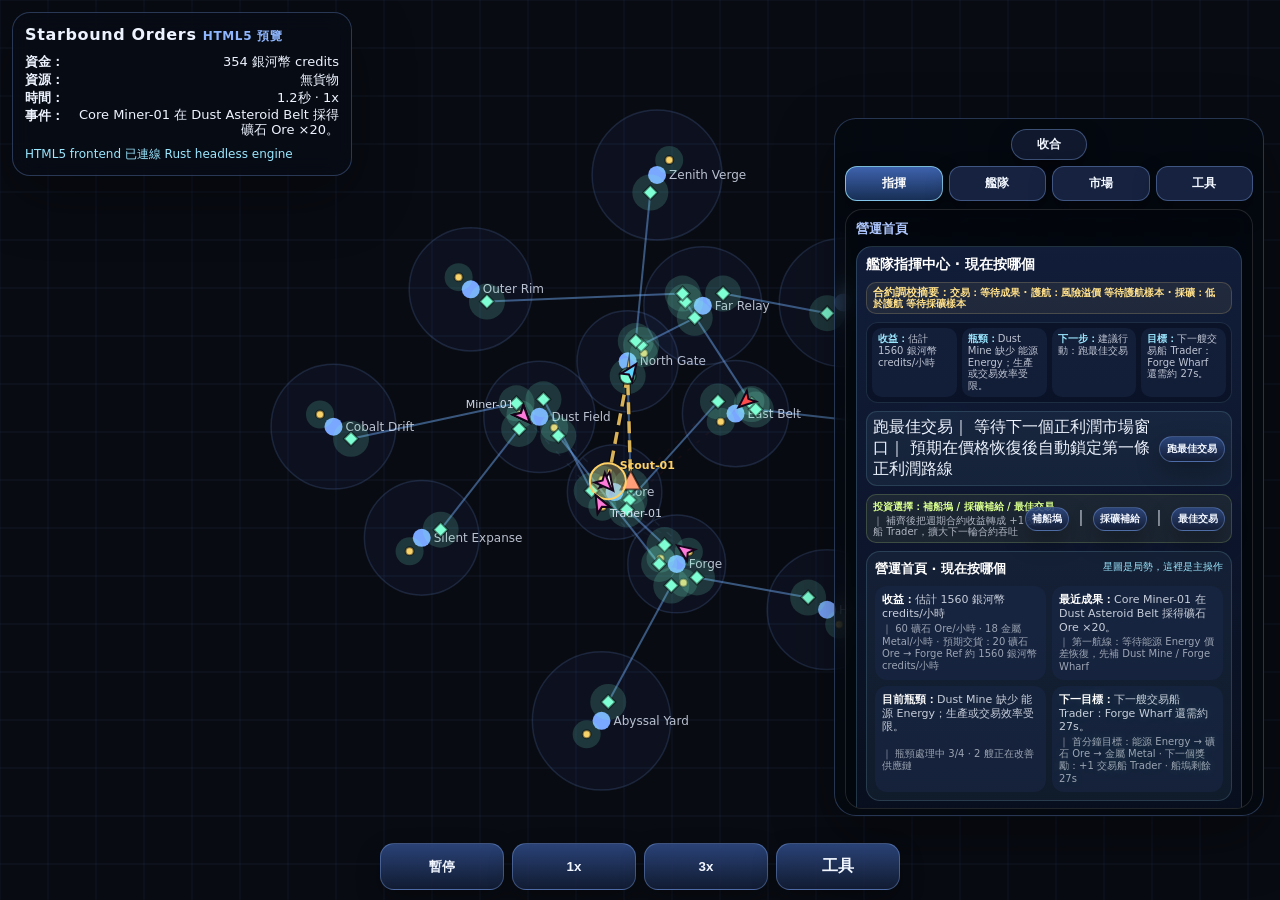
==== html5/index.html @ 064fb616 "deploy: separate command panel handoffs" ====
<!doctype html>
<html lang="zh-Hant">
  <head>
    <meta charset="utf-8" />
    <meta name="viewport" content="width=device-width, initial-scale=1, viewport-fit=cover" />
    <title>Starbound Orders HTML5 Preview</title>
    <link rel="stylesheet" href="./styles.css?v=html5-copy-20260603" />
  </head>
  <body>
    <main id="app">
      <canvas id="star-map" aria-label="Starbound Orders HTML5 star map"></canvas>
      <section id="hud" aria-label="狀態">
        <div class="hud-title">Starbound Orders <span>HTML5 預覽</span></div>
        <div class="hud-row"><strong>資金：</strong><span id="credits">--</span></div>
        <div class="hud-row"><strong>資源：</strong><span id="resource-summary">--</span></div>
        <div class="hud-row"><strong>時間：</strong><span id="time-summary">--</span></div>
        <div class="hud-row event-row"><strong>事件：</strong><span id="latest-event">--</span></div>
        <div id="command-status">啟動中...</div>
      </section>
      <section id="mobile-sheet" class="idle-operations-deck" data-active-tab="command" data-collapsed="false" aria-label="艦隊營運面板">
        <div id="mobile-sheet-grip">
          <button id="mobile-sheet-toggle" type="button" aria-expanded="true">收合</button>
        </div>
        <div id="mobile-sheet-tabs" role="tablist" aria-label="艦隊營運面板">
          <button type="button" data-sheet-tab="command" aria-selected="true">指揮</button>
          <button type="button" data-sheet-tab="fleet" aria-selected="false">艦隊</button>
          <button type="button" data-sheet-tab="market" aria-selected="false">市場</button>
          <button type="button" data-sheet-tab="tools" aria-selected="false">工具</button>
        </div>
        <section id="command-panel" class="drawer-panel idle-command-panel" data-sheet-panel="command" aria-label="艦隊指揮"><h2>營運首頁<span class="text-content-separator">｜ </span></h2><div id="fleet-command-center" class="fleet-command-center" aria-label="艦隊指揮中心"></div><span class="text-content-separator">｜ </span><div id="fleet-summary" class="fleet-summary"></div><span class="text-content-separator">｜ </span><div id="fleet-alerts" class="fleet-alerts"></div></section>
        <section id="fleet-panel" class="drawer-panel" data-sheet-panel="fleet" aria-label="艦隊詳情"><h2>艦隊詳情：<span class="text-content-separator">｜ </span></h2><div id="ship-list"></div></section>
        <section id="market-panel" class="drawer-panel" data-sheet-panel="market" data-market-tab="overview" aria-label="市場">
          <h2>市場 / 合約 / 升級：<span class="text-content-separator">｜ </span></h2><div id="market-tabs" role="tablist" aria-label="市場面板"><button type="button" data-market-tab="overview" aria-selected="true">總覽</button><span class="text-content-separator">｜</span><button type="button" data-market-tab="trade" aria-selected="false">交易</button><span class="text-content-separator">｜</span><button type="button" data-market-tab="orders" aria-selected="false">訂單</button><span class="text-content-separator">｜</span><button type="button" data-market-tab="production" aria-selected="false">生產</button><span class="text-content-separator">｜</span><button type="button" data-market-tab="risk" aria-selected="false">風險</button><span class="text-content-separator">｜</span><button type="button" data-market-tab="upgrades" aria-selected="false">升級</button><span class="text-content-separator">｜</span><button type="button" data-market-tab="reports" aria-selected="false">報告</button><span class="text-content-separator">｜</span><button type="button" data-market-tab="stations" aria-selected="false">站點</button></div>
          <div id="market-list"></div>
        </section>
        <section id="tools-panel" class="drawer-panel" data-sheet-panel="tools" aria-label="工具"><h2>工具 / 回放：<span class="text-content-separator">｜ </span></h2><section id="chronocam-panel" class="tool-card" aria-label="ChronoCam"><h3>ChronoCam 狀態：</h3><div class="chrono-row"><strong>模式：</strong><span id="chronocam-mode">--</span></div><span class="text-content-separator">｜</span><div class="chrono-row"><strong>觀看時間：</strong><span id="chronocam-view-time">--</span></div><span class="text-content-separator">｜</span><div class="chrono-row"><strong>跟隨狀態：</strong><span id="chronocam-follow">--</span></div><span class="text-content-separator">｜</span><div class="chrono-actions"><button type="button" data-command="chrono_rewind_5">回看 5s</button><span class="text-content-separator">｜</span><button type="button" data-command="chrono_live">回到即時</button></div><span class="text-content-separator">｜ </span></section><section id="mission-panel" class="tool-card" aria-label="任務"><h3>任務清單：</h3><div id="mission-list"></div></section></section>
      </section>
      <nav id="controls" aria-label="控制">
        <button data-command="toggle_pause">暫停</button>
        <button data-command="speed_1">1x</button>
        <button data-command="speed_3">3x</button>
        <details id="debug-controls" class="debug-controls">
          <summary aria-label="開啟工具選單">工具</summary>
          <div class="debug-menu" role="menu" aria-label="Debug 工具">
            <button data-command="select_scout" type="button">選 Scout</button>
            <button data-command="enter_north_gate" type="button">進入北門</button>
            <button data-command="reset" type="button">重置</button>
          </div>
        </details>
      </nav>
    </main>
    <script type="module" src="./bootstrap.js?v=html5-copy-20260603-investment-buttons"></script>
  </body>
</html>
---- html5/styles.css ----
:root {
  color-scheme: dark;
  font-family: Inter, ui-sans-serif, system-ui, -apple-system, BlinkMacSystemFont, "Segoe UI", sans-serif;
  background: #080b12;
  color: #eef4ff;
}

* { box-sizing: border-box; }
html, body, #app { margin: 0; min-height: 100%; width: 100%; overflow: hidden; }
body { min-height: 100vh; touch-action: none; }
#app { position: fixed; inset: 0; background: radial-gradient(circle at 50% 30%, #17213d, #070a10 72%); }
#star-map { position: absolute; inset: 0; width: 100%; height: 100%; display: block; touch-action: none; }

#hud {
  position: absolute;
  top: max(12px, env(safe-area-inset-top));
  left: 12px;
  right: 12px;
  padding: 12px;
  border: 1px solid rgba(128, 171, 255, 0.28);
  border-radius: 18px;
  background: rgba(8, 12, 22, 0.72);
  backdrop-filter: blur(12px);
  box-shadow: 0 20px 60px rgba(0,0,0,0.35);
  pointer-events: none;
}
.hud-title { font-weight: 800; letter-spacing: 0.04em; margin-bottom: 8px; }
.hud-title span { color: #8fb7ff; font-size: 12px; font-weight: 600; }
.hud-row { display: flex; justify-content: space-between; gap: 14px; font-size: 13px; }
.event-row { align-items: start; }
.event-row strong { flex: 0 0 auto; }
#latest-event {
  min-width: 0;
  text-align: right;
  overflow-wrap: anywhere;
  line-height: 1.18;
}
#command-status { margin-top: 8px; color: #9be7ff; font-size: 12px; }

#mobile-sheet {
  position: absolute;
  left: 10px;
  right: 10px;
  bottom: calc(96px + env(safe-area-inset-bottom));
  max-height: min(430px, 66vh);
  padding: 8px;
  border: 1px solid rgba(128, 171, 255, 0.28);
  border-radius: 22px;
  background: rgba(4, 8, 15, 0.78);
  backdrop-filter: blur(14px);
  box-shadow: 0 20px 60px rgba(0,0,0,0.38);
  pointer-events: auto;
  overflow: hidden;
}
#mobile-sheet[data-collapsed="true"] { max-height: 58px; }
#mobile-sheet-grip { display: flex; justify-content: center; margin-bottom: 6px; }
#mobile-sheet-toggle {
  min-width: 76px;
  padding: 6px 12px;
  border-radius: 999px;
  font-size: 12px;
  background: rgba(18, 27, 49, 0.92);
}
#mobile-sheet-tabs {
  display: grid;
  grid-template-columns: repeat(4, 1fr);
  gap: 6px;
  margin-bottom: 8px;
}
#mobile-sheet-tabs button {
  padding: 8px 6px;
  border-radius: 12px;
  font-size: 12px;
  background: rgba(28, 42, 76, 0.82);
}
#mobile-sheet-tabs button[aria-selected="true"] {
  border-color: rgba(155, 231, 255, 0.75);
  color: #ffffff;
  background: linear-gradient(180deg, rgba(64,102,180,0.96), rgba(25,50,91,0.94));
}
#mobile-sheet[data-collapsed="true"] #mobile-sheet-tabs,
#mobile-sheet[data-collapsed="true"] .drawer-panel { display: none; }

.drawer-panel {
  max-height: calc(min(430px, 66vh) - 76px);
  overflow: auto;
  border: 1px solid rgba(255,255,255,0.12);
  border-radius: 17px;
  padding: 10px;
  background: rgba(4, 8, 15, 0.52);
}
#mobile-sheet[data-active-tab="command"] .drawer-panel:not([data-sheet-panel="command"]),
#mobile-sheet[data-active-tab="fleet"] .drawer-panel:not([data-sheet-panel="fleet"]),
#mobile-sheet[data-active-tab="market"] .drawer-panel:not([data-sheet-panel="market"]),
#mobile-sheet[data-active-tab="tools"] .drawer-panel:not([data-sheet-panel="tools"]) {
  display: none;
}
#chronocam-panel.replay { border-color: rgba(255, 209, 102, 0.62); box-shadow: 0 0 0 1px rgba(255, 209, 102, 0.22), 0 20px 60px rgba(0,0,0,0.35); }
.drawer-panel h2 { margin: 0 0 8px; font-size: 13px; color: #aec7ff; }
.tool-card { display: grid; gap: 6px; padding: 8px 0; border-top: 1px solid rgba(255,255,255,0.08); }
.tool-card:first-of-type { border-top: 0; padding-top: 0; }
.tool-card h3 { margin: 0; font-size: 11px; color: #9be7ff; }
.fleet-command-center {
  display: grid;
  gap: 8px;
  margin-bottom: 8px;
  padding: 9px;
  border: 1px solid rgba(155, 231, 255, 0.18);
  border-radius: 16px;
  background: linear-gradient(180deg, rgba(24, 39, 76, 0.72), rgba(7, 12, 24, 0.58));
}
.fleet-command-center h2 { margin: 0; font-size: 14px; color: #fff; }
.return-harvest-card {
  display: grid;
  gap: 7px;
  padding: 8px;
  border: 1px solid rgba(255, 209, 102, 0.30);
  border-radius: 14px;
  background: linear-gradient(180deg, rgba(255, 209, 102, 0.24), rgba(54, 30, 10, 0.42));
  box-shadow: 0 0 0 1px rgba(255, 209, 102, 0.14), 0 16px 36px rgba(0,0,0,0.28);
}
.return-harvest-header { display: grid; gap: 2px; }
.return-harvest-header span { color: #ffd166; font-size: 10px; font-weight: 900; letter-spacing: 0.08em; text-transform: uppercase; }
.return-harvest-header strong { color: #fff; font-size: 13px; }
.return-harvest-metrics {
  display: grid;
  grid-template-columns: repeat(2, minmax(0, 1fr));
  gap: 5px;
}
.return-harvest-metric {
  display: grid;
  gap: 1px;
  min-width: 0;
  padding: 5px 6px;
  border-radius: 10px;
  background: rgba(10, 16, 30, 0.46);
}
.return-harvest-metric strong { color: #ffe08a; font-size: 10px; }
.return-harvest-metric span {
  overflow: visible;
  color: rgba(238,244,255,0.82);
  font-size: 10px;
  line-height: 1.18;
  overflow-wrap: anywhere;
  white-space: normal;
}
.return-harvest-footnote {
  overflow: visible;
  color: rgba(238,244,255,0.66);
  font-size: 10px;
  line-height: 1.2;
  overflow-wrap: anywhere;
  white-space: normal;
}
.return-harvest-actions {
  display: flex;
  flex-wrap: wrap;
  gap: 6px;
  align-items: center;
}
.return-report-detail-panel {
  display: none;
  position: fixed;
  left: 10px;
  right: 10px;
  top: 76px;
  max-height: min(360px, calc(100vh - 230px));
  overflow: auto;
  z-index: 40;
  padding: 10px;
  border: 1px solid rgba(255, 209, 102, 0.52);
  border-radius: 14px;
  background: linear-gradient(180deg, rgba(18, 29, 50, 0.98), rgba(7, 12, 24, 0.98));
  box-shadow: 0 18px 52px rgba(0,0,0,0.55);
}
.return-report-detail-panel.open { display: grid; gap: 8px; }
.return-report-detail-header {
  display: flex;
  align-items: center;
  justify-content: space-between;
  gap: 8px;
  position: sticky;
  top: -10px;
  padding: 0 0 6px;
  background: linear-gradient(180deg, rgba(18, 29, 50, 0.98), rgba(18, 29, 50, 0.90));
}
.return-report-detail-header strong { color: #ffd166; font-size: 13px; }
.return-report-detail-body { display: grid; gap: 6px; }
.return-report-detail-body p {
  margin: 0;
  display: grid;
  gap: 2px;
  color: rgba(238,244,255,0.78);
  font-size: 11px;
  line-height: 1.35;
}
.return-report-detail-body p strong { color: #fff0b8; font-size: 10px; }
.return-harvest-card .return-report-detail-button {
  border-color: rgba(155, 231, 255, 0.52);
  background: linear-gradient(180deg, rgba(155, 231, 255, 0.24), rgba(19, 69, 104, 0.58));
  color: #eef4ff;
}
.return-harvest-card .return-report-detail-close {
  padding: 4px 8px;
  font-size: 10px;
}
.report-history-detail-button {
  align-self: flex-start;
  border: 1px solid rgba(244, 197, 94, 0.55);
  background: rgba(244, 197, 94, 0.13);
  color: #f9e4a8;
}
.report-history-detail-panel {
  display: none;
  margin-top: 6px;
  padding: 8px;
  border-radius: 10px;
  border: 1px solid rgba(244, 197, 94, 0.26);
  background: rgba(15, 20, 34, 0.76);
  color: #f8f1df;
}
.report-history-detail-panel.open {
  display: block;
}
.report-history-detail-header {
  display: flex;
  align-items: center;
  justify-content: space-between;
  gap: 8px;
  margin-bottom: 4px;
}
.report-history-detail-panel p {
  margin: 4px 0;
  font-size: 0.78rem;
  line-height: 1.25;
}
.report-history-detail-panel strong {
  display: block;
  color: #f4c55e;
}
.report-history-detail-close {
  padding: 3px 8px;
  border-radius: 999px;
  border: 1px solid rgba(255, 255, 255, 0.22);
  background: rgba(255, 255, 255, 0.08);
  color: #f7f1df;
}
.chronocam-bookmark-actions {
  display: flex;
  flex-wrap: wrap;
  gap: 6px;
}
.return-harvest-card button,
.return-harvest-handoff button {
  justify-self: start;
  padding: 6px 10px;
  border-color: rgba(255, 209, 102, 0.52);
  background: linear-gradient(180deg, rgba(255, 209, 102, 0.30), rgba(116, 70, 18, 0.62));
  font-size: 11px;
}
.return-harvest-card .chronocam-bookmark-button {
  border-color: rgba(155, 231, 255, 0.52);
  background: linear-gradient(180deg, rgba(155, 231, 255, 0.26), rgba(19, 69, 104, 0.62));
  color: #eef4ff;
}
.return-harvest-handoff {
  display: grid;
  grid-template-columns: minmax(0, 1fr) auto;
  align-items: center;
  gap: 8px;
  padding: 7px 8px;
  border: 1px solid rgba(255, 209, 102, 0.20);
  border-radius: 12px;
  background: linear-gradient(180deg, rgba(255, 209, 102, 0.14), rgba(18, 29, 50, 0.48));
  box-shadow: 0 0 0 1px rgba(255, 209, 102, 0.05), 0 10px 24px rgba(0,0,0,0.18);
}
.return-harvest-handoff span { display: grid; gap: 1px; min-width: 0; }
.return-harvest-handoff strong { color: #ffe08a; font-size: 11px; }
.return-harvest-handoff small {
  overflow: visible;
  color: rgba(238,244,255,0.72);
  font-size: 10px;
  line-height: 1.15;
  overflow-wrap: anywhere;
  white-space: normal;
}
.return-harvest-handoff button { white-space: nowrap; }
.return-harvest-handoff.processing {
  border-color: rgba(168, 255, 207, 0.28);
  background: linear-gradient(180deg, rgba(168, 255, 207, 0.12), rgba(18, 50, 37, 0.48));
}
.return-harvest-handoff.processing strong { color: #a8ffcf; }
.return-harvest-handoff.processing button {
  border-color: rgba(168, 255, 207, 0.42);
  background: linear-gradient(180deg, rgba(168, 255, 207, 0.22), rgba(25, 98, 70, 0.58));
}
.offline-report-row.return-harvest-card { border-top: 0; }
.command-return-harvest {
  gap: 5px;
  padding: 6px;
}
.command-return-harvest .return-harvest-header {
  grid-template-columns: minmax(0, 1fr);
  align-items: start;
  gap: 2px;
}
.command-return-harvest .return-harvest-header span {
  overflow: visible;
  overflow-wrap: anywhere;
  white-space: normal;
  text-overflow: clip;
}
.command-return-harvest .return-harvest-header strong {
  overflow: visible;
  overflow-wrap: anywhere;
  white-space: normal;
  text-overflow: clip;
}
.command-return-harvest .return-harvest-metrics { gap: 4px; }
.command-return-harvest .return-harvest-metric { padding: 3px 5px; }
.command-return-harvest .chronocam-bookmark-actions,
.command-return-harvest .return-harvest-footnote { display: none; }
.command-return-harvest .return-harvest-claim-button {
  min-height: 28px;
  padding: 5px 9px;
}
.return-harvest-next-actions {
  display: grid;
  gap: 6px;
}
.return-harvest-next-actions .idle-primary-action {
  padding: 5px 6px;
}
.return-harvest-next-actions .idle-primary-action small:last-of-type {
  display: none;
}
@keyframes return-harvest-pop {
  from { opacity: 0; transform: translateY(8px) scale(0.98); }
  to { opacity: 1; transform: translateY(0) scale(1); }
}
.idle-command-brief {
  display: grid;
  grid-template-columns: repeat(4, minmax(0, 1fr));
  gap: 5px;
  padding: 5px;
  border: 1px solid rgba(155, 231, 255, 0.12);
  border-radius: 12px;
  background: rgba(5, 10, 20, 0.36);
}
.idle-brief-pill {
  display: grid;
  gap: 1px;
  min-width: 0;
  padding: 5px 6px;
  border-radius: 10px;
  background: rgba(28, 42, 76, 0.48);
}
.idle-brief-pill strong {
  color: #9be7ff;
  font-size: 10px;
  line-height: 1;
}
.idle-brief-pill span {
  color: rgba(238,244,255,0.78);
  font-size: 10px;
  line-height: 1.18;
  white-space: normal;
  overflow: visible;
  overflow-wrap: anywhere;
}

@media (max-width: 430px) {
  .idle-command-brief {
    grid-template-columns: repeat(2, minmax(0, 1fr));
    gap: 4px;
    padding: 4px;
  }
  .idle-brief-pill {
    padding: 4px 5px;
  }
}
.idle-command-hero {
  display: grid;
  gap: 8px;
  padding: 8px;
  border: 1px solid rgba(155, 231, 255, 0.16);
  border-radius: 14px;
  background: rgba(155, 231, 255, 0.055);
}
.idle-hero-header { display: flex; justify-content: space-between; gap: 10px; align-items: start; }
.idle-hero-header strong { font-size: 13px; color: #ffffff; }
.idle-hero-header small { color: #9be7ff; font-size: 10px; text-align: right; }
.idle-home-grid { display: grid; grid-template-columns: 1fr 1fr; gap: 6px; }
.idle-home-card {
  display: grid;
  gap: 2px;
  min-width: 0;
  padding: 7px;
  border-radius: 12px;
  background: rgba(28, 42, 76, 0.48);
}
.idle-home-card strong { color: #fff; font-size: 11px; }
.idle-home-card span { color: rgba(238,244,255,0.82); font-size: 11px; line-height: 1.25; }
.idle-home-card small { color: rgba(238,244,255,0.62); font-size: 10px; line-height: 1.22; }
.idle-primary-actions { display: grid; gap: 6px; }
.idle-detail-section {
  display: grid;
  gap: 4px;
  padding-top: 5px;
  border-top: 1px solid rgba(255,255,255,0.08);
}
.idle-detail-section > summary,
.ship-actions-details > summary {
  cursor: pointer;
  list-style: none;
  padding: 7px 8px;
  border-radius: 11px;
  border: 1px solid rgba(144, 183, 255, 0.22);
  background: rgba(28, 42, 76, 0.46);
  box-shadow: none;
  color: #9be7ff;
  font-size: 10px;
  letter-spacing: 0.06em;
  text-transform: uppercase;
}
.idle-detail-section > summary::-webkit-details-marker,
.ship-actions-details > summary::-webkit-details-marker { display: none; }
.idle-detail-body { display: grid; gap: 4px; padding: 5px 2px 0; }
.command-center-section { display: grid; gap: 4px; padding-top: 5px; border-top: 1px solid rgba(255,255,255,0.08); }
.command-center-section h3 { margin: 0; font-size: 10px; letter-spacing: 0.08em; text-transform: uppercase; color: #9be7ff; }
.command-center-row { font-size: 11px; color: rgba(238,244,255,0.76); line-height: 1.25; }
.command-center-row.expansion-milestone { display: grid; grid-template-columns: 1fr auto; gap: 6px; align-items: center; }
.contract-milestone-claim-button { border-color: rgba(255, 224, 138, 0.65); background: rgba(255, 224, 138, 0.16); color: #ffe08a; }
.progression-path { color: #ffe08a; }
.expansion-cadence,
.expansion-depth {
  color: #d9ff8f;
  text-shadow: 0 0 12px rgba(217, 255, 143, 0.20);
}
.first-session-goal { color: #a8ffcf; text-shadow: 0 0 12px rgba(108, 255, 196, 0.18); }
.command-center-row.progression.complete { color: #a8ffcf; }
.command-center-row.progression.pending { color: #ffe08a; }
.command-center-kpi { font-size: 12px; font-weight: 800; color: #fff; }
.command-center-row.bottleneck { color: #ffd166; }
.command-center-action { display: grid; grid-template-columns: 1fr auto; gap: 7px; align-items: center; padding: 4px 0; }
.command-center-action span { display: grid; gap: 1px; min-width: 0; }
.command-center-action small { color: rgba(238,244,255,0.62); font-size: 10px; line-height: 1.15; }
.command-center-action button { padding: 5px 7px; font-size: 10px; white-space: nowrap; }
.text-content-separator {
  position: absolute;
  width: 1px;
  height: 1px;
  overflow: hidden;
  clip-path: inset(50%);
  white-space: nowrap;
}
.idle-primary-action {
  padding: 5px 6px;
  border: 1px solid rgba(155, 231, 255, 0.14);
  border-radius: 11px;
  background: rgba(155, 231, 255, 0.06);
}
.idle-primary-action small:first-of-type { display: none; }
.idle-primary-action strong { color: #9be7ff; }
.expansion-investment-quick {
  display: grid;
  grid-template-columns: minmax(0, 1fr) auto;
  align-items: center;
  gap: 6px;
  padding: 5px 6px;
  border: 1px solid rgba(217, 255, 143, 0.18);
  border-radius: 10px;
  background: rgba(217, 255, 143, 0.07);
}
.expansion-investment-quick span { display: grid; gap: 1px; min-width: 0; }
.expansion-investment-quick strong { color: #d9ff8f; font-size: 10px; white-space: nowrap; overflow: visible; text-overflow: clip; }
.expansion-investment-quick small {
  color: rgba(238,244,255,0.70);
  font-size: 10px;
  line-height: 1.1;
  max-height: 22px;
  overflow: visible;
  overflow-wrap: anywhere;
  white-space: normal;
  text-overflow: clip;
}
.expansion-investment-buttons { display: flex; flex-wrap: nowrap; gap: 4px; }
.expansion-investment-buttons button { padding: 4px 6px; font-size: 10px; }
.contract-tuning-summary {
  display: grid;
  grid-template-columns: auto minmax(0, 1fr);
  align-items: start;
  gap: 3px 8px;
  min-width: 0;
  padding: 4px 6px;
  border: 1px solid rgba(255, 224, 138, 0.18);
  border-radius: 10px;
  background: rgba(255, 224, 138, 0.07);
  color: #ffe08a;
  font-size: 10px;
  line-height: 1.05;
}
.contract-tuning-summary strong { color: #ffe08a; font-size: 11px; }
.contract-tuning-summary small {
  min-width: 0;
  color: rgba(255, 239, 180, 0.82);
  font-size: 10px;
  line-height: 1.1;
  max-height: 22px;
  overflow: visible;
  overflow-wrap: anywhere;
  white-space: normal;
  text-overflow: clip;
}
.expansion-investment-action {
  border-top: 1px solid rgba(217, 255, 143, 0.12);
}
.expansion-investment-action strong { color: #d9ff8f; }
.ship-row, .market-row, .mission { display: grid; gap: 2px; padding: 6px 0; border-top: 1px solid rgba(255,255,255,0.08); font-size: 12px; }
.fleet-summary, .fleet-alerts { display: grid; gap: 4px; margin-bottom: 8px; font-size: 12px; }
.fleet-kpi { display: flex; justify-content: space-between; gap: 10px; padding: 5px 8px; border-radius: 10px; background: rgba(28, 42, 76, 0.48); }
.fleet-alert { padding: 6px 8px; border-radius: 10px; color: #ffd166; background: rgba(255, 209, 102, 0.10); }
.upgrade-row button, .report-row button, .fleet-actions button { justify-self: start; margin-top: 4px; padding: 6px 9px; font-size: 11px; }
.fleet-actions { display: flex; flex-wrap: wrap; gap: 6px; }
.ship-actions-details { margin-top: 6px; }
.ship-actions-details .fleet-actions { padding-top: 4px; }
.ship-actions-details:not([open]) .fleet-actions { display: none; }
.ship-row:first-of-type, .market-row:first-of-type, .mission:first-of-type { border-top: 0; }
.ship-row span, .market-row span, .market-row small, .mission small, .ship-row small { color: rgba(238,244,255,0.68); }
.market-section { margin-top: 8px; padding-top: 4px; border-top: 1px solid rgba(155,231,255,0.12); }
.market-section h3 { margin: 2px 0 4px; font-size: 11px; letter-spacing: 0.06em; text-transform: uppercase; color: #9be7ff; }
.market-section[data-market-tab] { display: none; }
#market-panel[data-market-tab="overview"] .market-section[data-market-tab="overview"],
#market-panel[data-market-tab="trade"] .market-section[data-market-tab="trade"],
#market-panel[data-market-tab="trade"] .market-section[data-market-tab="orders"],
#market-panel[data-market-tab="orders"] .market-section[data-market-tab="orders"],
#market-panel[data-market-tab="production"] .market-section[data-market-tab="production"],
#market-panel[data-market-tab="risk"] .market-section[data-market-tab="risk"],
#market-panel[data-market-tab="risk"] .market-section[data-market-tab="alerts"],
#market-panel[data-market-tab="upgrades"] .market-section[data-market-tab="upgrades"],
#market-panel[data-market-tab="reports"] .market-section[data-market-tab="reports"],
#market-panel[data-market-tab="stations"] .market-section[data-market-tab="stations"] { display: block; }
#market-tabs { display: grid; grid-template-columns: repeat(4, 1fr); gap: 5px; margin: 0 0 8px; }
#market-tabs button { padding: 6px 4px; border-radius: 10px; font-size: 11px; }
#market-tabs button[aria-selected="true"] { border-color: rgba(155, 231, 255, 0.75); color: #fff; background: linear-gradient(180deg, rgba(54,94,164,0.96), rgba(22,47,88,0.94)); }
.trade-command-row button { justify-self: start; margin-top: 4px; padding: 6px 9px; font-size: 11px; }
.alert-row strong { color: #ffd166; }
.risk-row span { color: #ffb86b; }
.mission.completed { opacity: 0.58; }
.chrono-row { display: flex; justify-content: space-between; gap: 12px; font-size: 12px; padding: 2px 0; }
.chrono-row span { color: #9be7ff; }
.chrono-actions { display: grid; grid-template-columns: 1fr 1fr; gap: 6px; margin-top: 8px; }
.chrono-actions button { padding: 9px 6px; font-size: 12px; }

#controls {
  position: absolute;
  left: 10px;
  right: 10px;
  bottom: max(10px, env(safe-area-inset-bottom));
  display: grid;
  grid-template-columns: repeat(4, 1fr);
  gap: 8px;
}
.debug-controls {
  position: relative;
  min-width: 0;
}
.debug-controls summary {
  list-style: none;
  cursor: pointer;
  text-align: center;
}
.debug-controls summary::-webkit-details-marker { display: none; }
.debug-controls:not([open]) .debug-menu { display: none; }
.debug-menu {
  position: absolute;
  right: 0;
  bottom: calc(100% + 8px);
  z-index: 10;
  min-width: 158px;
  display: grid;
  gap: 6px;
  padding: 8px;
  border: 1px solid rgba(144, 183, 255, 0.32);
  border-radius: 16px;
  background: rgba(4, 8, 15, 0.88);
  backdrop-filter: blur(10px);
  box-shadow: 0 18px 36px rgba(0,0,0,0.38);
}
button {
  appearance: none;
  border: 1px solid rgba(144, 183, 255, 0.35);
  border-radius: 14px;
  padding: 12px 8px;
  background: linear-gradient(180deg, rgba(47,74,132,0.88), rgba(19,29,54,0.9));
  color: #f1f6ff;
  font-weight: 800;
  box-shadow: 0 10px 24px rgba(0,0,0,0.28);
}
summary {
  appearance: none;
  border: 1px solid rgba(144, 183, 255, 0.35);
  border-radius: 14px;
  padding: 12px 8px;
  background: linear-gradient(180deg, rgba(47,74,132,0.88), rgba(19,29,54,0.9));
  color: #f1f6ff;
  font-weight: 800;
  box-shadow: 0 10px 24px rgba(0,0,0,0.28);
}
button:active { transform: translateY(1px); }
summary:active { transform: translateY(1px); }

@media (max-width: 430px) and (max-height: 700px) {
  #hud {
    padding: 10px;
  }
  .hud-title {
    margin-bottom: 6px;
  }
  .hud-row {
    font-size: 12px;
    line-height: 1.16;
  }
  #latest-event {
    font-size: 11px;
    max-width: 72%;
  }
  #mobile-sheet {
    max-height: min(390px, 61vh);
  }
  .drawer-panel {
    max-height: calc(min(390px, 61vh) - 76px);
  }
}

@media (min-width: 760px) {
  #hud { right: auto; width: 340px; }
  #mobile-sheet {
    left: auto;
    right: 16px;
    bottom: 84px;
    top: 118px;
    width: min(430px, calc(100vw - 32px));
    max-height: calc(100vh - 202px);
    padding: 10px;
    border: 1px solid rgba(128, 171, 255, 0.28);
    border-radius: 22px;
    background: rgba(4, 8, 15, 0.68);
    backdrop-filter: blur(12px);
    box-shadow: 0 20px 60px rgba(0,0,0,0.36);
    overflow: hidden;
    pointer-events: auto;
  }
  #mobile-sheet-grip { display: flex; }
  #mobile-sheet-tabs { display: grid; }
  #mobile-sheet[data-collapsed="true"] { max-height: 58px; top: auto; }
  .drawer-panel {
    position: static;
    width: auto;
    max-height: calc(100vh - 300px);
    background: rgba(4, 8, 15, 0.52);
    backdrop-filter: blur(8px);
    pointer-events: auto;
  }
  #controls { left: 50%; transform: translateX(-50%); max-width: 520px; grid-template-columns: repeat(4, 1fr); }
}
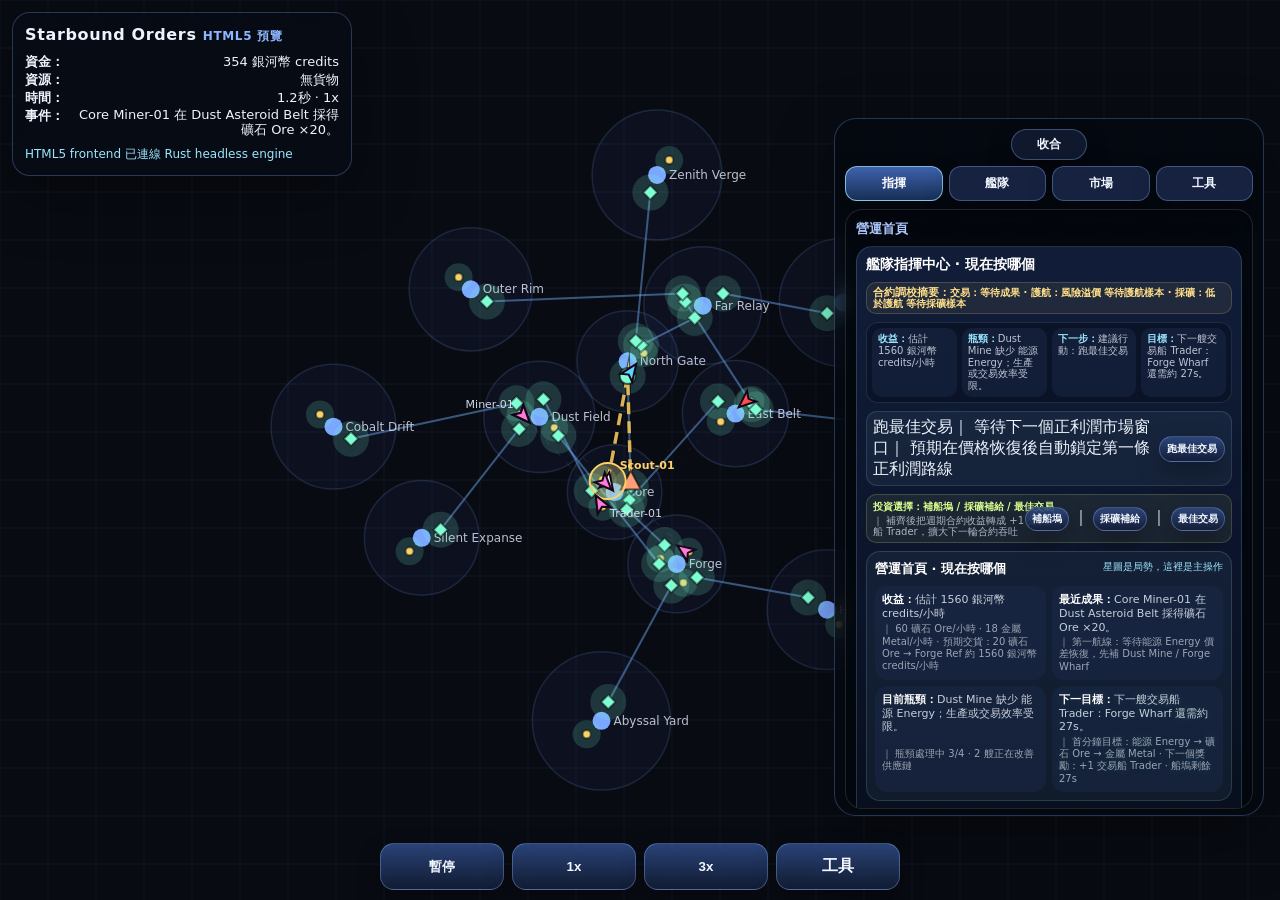
==== commit 3c7674a6: "deploy: compact market panel boundary" ====
--- a/html5/index.html
+++ b/html5/index.html
@@ -27,13 +27,9 @@
           <button type="button" data-sheet-tab="market" aria-selected="false">市場</button>
           <button type="button" data-sheet-tab="tools" aria-selected="false">工具</button>
         </div>
-        <section id="command-panel" class="drawer-panel idle-command-panel" data-sheet-panel="command" aria-label="艦隊指揮"><h2>營運首頁<span class="text-content-separator">｜ </span></h2><div id="fleet-command-center" class="fleet-command-center" aria-label="艦隊指揮中心"></div><span class="text-content-separator">｜ </span><div id="fleet-summary" class="fleet-summary"></div><span class="text-content-separator">｜ </span><div id="fleet-alerts" class="fleet-alerts"></div></section>
-        <section id="fleet-panel" class="drawer-panel" data-sheet-panel="fleet" aria-label="艦隊詳情"><h2>艦隊詳情：<span class="text-content-separator">｜ </span></h2><div id="ship-list"></div></section>
-        <section id="market-panel" class="drawer-panel" data-sheet-panel="market" data-market-tab="overview" aria-label="市場">
-          <h2>市場 / 合約 / 升級：<span class="text-content-separator">｜ </span></h2><div id="market-tabs" role="tablist" aria-label="市場面板"><button type="button" data-market-tab="overview" aria-selected="true">總覽</button><span class="text-content-separator">｜</span><button type="button" data-market-tab="trade" aria-selected="false">交易</button><span class="text-content-separator">｜</span><button type="button" data-market-tab="orders" aria-selected="false">訂單</button><span class="text-content-separator">｜</span><button type="button" data-market-tab="production" aria-selected="false">生產</button><span class="text-content-separator">｜</span><button type="button" data-market-tab="risk" aria-selected="false">風險</button><span class="text-content-separator">｜</span><button type="button" data-market-tab="upgrades" aria-selected="false">升級</button><span class="text-content-separator">｜</span><button type="button" data-market-tab="reports" aria-selected="false">報告</button><span class="text-content-separator">｜</span><button type="button" data-market-tab="stations" aria-selected="false">站點</button></div>
+        <section id="command-panel" class="drawer-panel idle-command-panel" data-sheet-panel="command" aria-label="艦隊指揮"><h2>營運首頁<span class="text-content-separator">｜ </span></h2><div id="fleet-command-center" class="fleet-command-center" aria-label="艦隊指揮中心"></div><span class="text-content-separator">｜ </span><div id="fleet-summary" class="fleet-summary"></div><span class="text-content-separator">｜ </span><div id="fleet-alerts" class="fleet-alerts"></div></section><span class="text-content-separator">｜ </span><section id="fleet-panel" class="drawer-panel" data-sheet-panel="fleet" aria-label="艦隊詳情"><h2>艦隊詳情：<span class="text-content-separator">｜ </span></h2><div id="ship-list"></div></section><span class="text-content-separator">｜ </span><section id="market-panel" class="drawer-panel" data-sheet-panel="market" data-market-tab="overview" aria-label="市場"><h2>市場 / 合約 / 升級：<span class="text-content-separator">｜ </span></h2><div id="market-tabs" role="tablist" aria-label="市場面板"><button type="button" data-market-tab="overview" aria-selected="true">總覽</button><span class="text-content-separator">｜</span><button type="button" data-market-tab="trade" aria-selected="false">交易</button><span class="text-content-separator">｜</span><button type="button" data-market-tab="orders" aria-selected="false">訂單</button><span class="text-content-separator">｜</span><button type="button" data-market-tab="production" aria-selected="false">生產</button><span class="text-content-separator">｜</span><button type="button" data-market-tab="risk" aria-selected="false">風險</button><span class="text-content-separator">｜</span><button type="button" data-market-tab="upgrades" aria-selected="false">升級</button><span class="text-content-separator">｜</span><button type="button" data-market-tab="reports" aria-selected="false">報告</button><span class="text-content-separator">｜</span><button type="button" data-market-tab="stations" aria-selected="false">站點</button></div>
           <div id="market-list"></div>
-        </section>
-        <section id="tools-panel" class="drawer-panel" data-sheet-panel="tools" aria-label="工具"><h2>工具 / 回放：<span class="text-content-separator">｜ </span></h2><section id="chronocam-panel" class="tool-card" aria-label="ChronoCam"><h3>ChronoCam 狀態：</h3><div class="chrono-row"><strong>模式：</strong><span id="chronocam-mode">--</span></div><span class="text-content-separator">｜</span><div class="chrono-row"><strong>觀看時間：</strong><span id="chronocam-view-time">--</span></div><span class="text-content-separator">｜</span><div class="chrono-row"><strong>跟隨狀態：</strong><span id="chronocam-follow">--</span></div><span class="text-content-separator">｜</span><div class="chrono-actions"><button type="button" data-command="chrono_rewind_5">回看 5s</button><span class="text-content-separator">｜</span><button type="button" data-command="chrono_live">回到即時</button></div><span class="text-content-separator">｜ </span></section><section id="mission-panel" class="tool-card" aria-label="任務"><h3>任務清單：</h3><div id="mission-list"></div></section></section>
+        </section><span class="text-content-separator">｜ </span><section id="tools-panel" class="drawer-panel" data-sheet-panel="tools" aria-label="工具"><h2>工具 / 回放：<span class="text-content-separator">｜ </span></h2><section id="chronocam-panel" class="tool-card" aria-label="ChronoCam"><h3>ChronoCam 狀態：</h3><div class="chrono-row"><strong>模式：</strong><span id="chronocam-mode">--</span></div><span class="text-content-separator">｜</span><div class="chrono-row"><strong>觀看時間：</strong><span id="chronocam-view-time">--</span></div><span class="text-content-separator">｜</span><div class="chrono-row"><strong>跟隨狀態：</strong><span id="chronocam-follow">--</span></div><span class="text-content-separator">｜</span><div class="chrono-actions"><button type="button" data-command="chrono_rewind_5">回看 5s</button><span class="text-content-separator">｜</span><button type="button" data-command="chrono_live">回到即時</button></div><span class="text-content-separator">｜ </span></section><section id="mission-panel" class="tool-card" aria-label="任務"><h3>任務清單：</h3><div id="mission-list"></div></section></section>
       </section>
       <nav id="controls" aria-label="控制">
         <button data-command="toggle_pause">暫停</button>
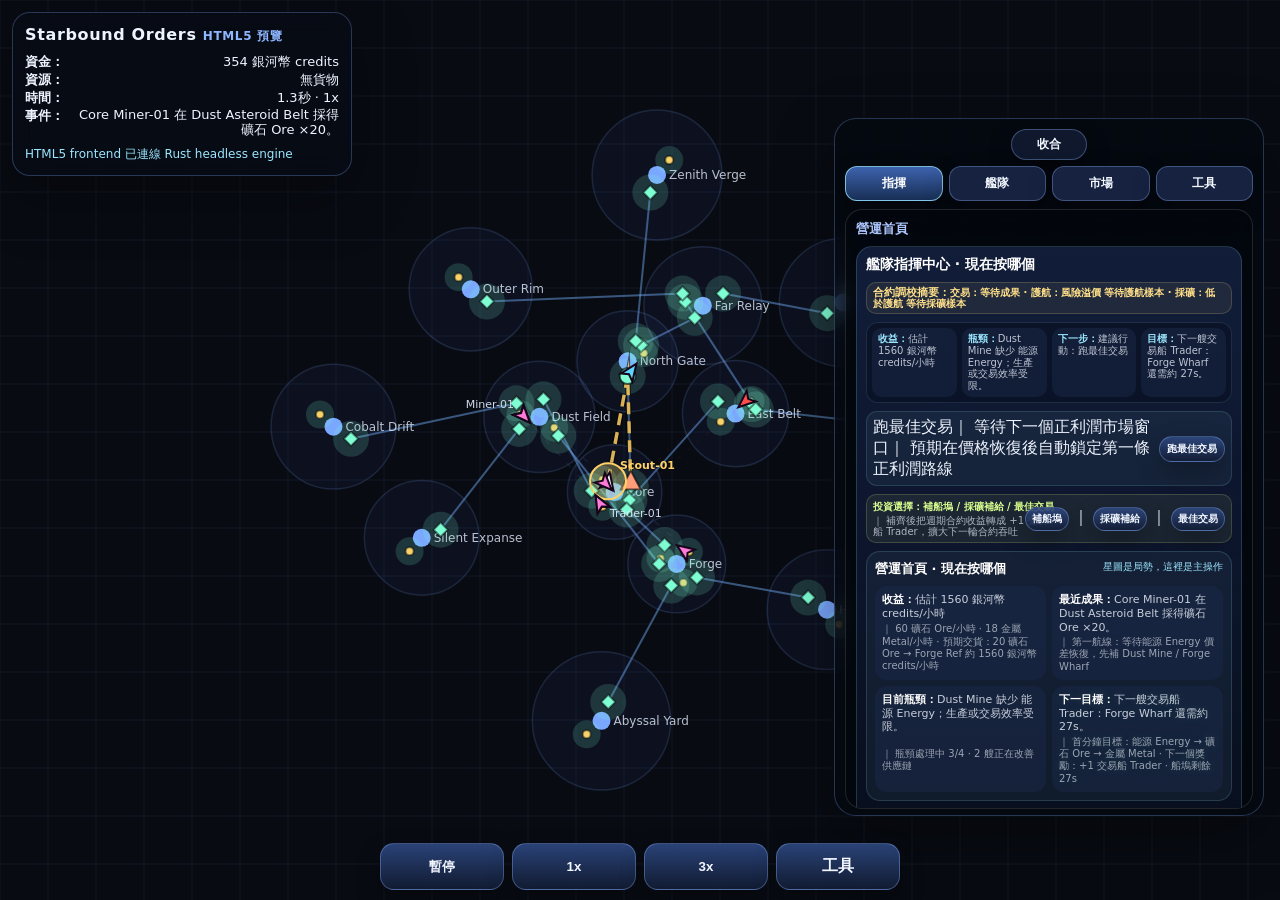
==== commit 199d1271: "deploy: separate market tab handoff" ====
--- a/html5/index.html
+++ b/html5/index.html
@@ -27,9 +27,7 @@
           <button type="button" data-sheet-tab="market" aria-selected="false">市場</button>
           <button type="button" data-sheet-tab="tools" aria-selected="false">工具</button>
         </div>
-        <section id="command-panel" class="drawer-panel idle-command-panel" data-sheet-panel="command" aria-label="艦隊指揮"><h2>營運首頁<span class="text-content-separator">｜ </span></h2><div id="fleet-command-center" class="fleet-command-center" aria-label="艦隊指揮中心"></div><span class="text-content-separator">｜ </span><div id="fleet-summary" class="fleet-summary"></div><span class="text-content-separator">｜ </span><div id="fleet-alerts" class="fleet-alerts"></div></section><span class="text-content-separator">｜ </span><section id="fleet-panel" class="drawer-panel" data-sheet-panel="fleet" aria-label="艦隊詳情"><h2>艦隊詳情：<span class="text-content-separator">｜ </span></h2><div id="ship-list"></div></section><span class="text-content-separator">｜ </span><section id="market-panel" class="drawer-panel" data-sheet-panel="market" data-market-tab="overview" aria-label="市場"><h2>市場 / 合約 / 升級：<span class="text-content-separator">｜ </span></h2><div id="market-tabs" role="tablist" aria-label="市場面板"><button type="button" data-market-tab="overview" aria-selected="true">總覽</button><span class="text-content-separator">｜</span><button type="button" data-market-tab="trade" aria-selected="false">交易</button><span class="text-content-separator">｜</span><button type="button" data-market-tab="orders" aria-selected="false">訂單</button><span class="text-content-separator">｜</span><button type="button" data-market-tab="production" aria-selected="false">生產</button><span class="text-content-separator">｜</span><button type="button" data-market-tab="risk" aria-selected="false">風險</button><span class="text-content-separator">｜</span><button type="button" data-market-tab="upgrades" aria-selected="false">升級</button><span class="text-content-separator">｜</span><button type="button" data-market-tab="reports" aria-selected="false">報告</button><span class="text-content-separator">｜</span><button type="button" data-market-tab="stations" aria-selected="false">站點</button></div>
-          <div id="market-list"></div>
-        </section><span class="text-content-separator">｜ </span><section id="tools-panel" class="drawer-panel" data-sheet-panel="tools" aria-label="工具"><h2>工具 / 回放：<span class="text-content-separator">｜ </span></h2><section id="chronocam-panel" class="tool-card" aria-label="ChronoCam"><h3>ChronoCam 狀態：</h3><div class="chrono-row"><strong>模式：</strong><span id="chronocam-mode">--</span></div><span class="text-content-separator">｜</span><div class="chrono-row"><strong>觀看時間：</strong><span id="chronocam-view-time">--</span></div><span class="text-content-separator">｜</span><div class="chrono-row"><strong>跟隨狀態：</strong><span id="chronocam-follow">--</span></div><span class="text-content-separator">｜</span><div class="chrono-actions"><button type="button" data-command="chrono_rewind_5">回看 5s</button><span class="text-content-separator">｜</span><button type="button" data-command="chrono_live">回到即時</button></div><span class="text-content-separator">｜ </span></section><section id="mission-panel" class="tool-card" aria-label="任務"><h3>任務清單：</h3><div id="mission-list"></div></section></section>
+        <section id="command-panel" class="drawer-panel idle-command-panel" data-sheet-panel="command" aria-label="艦隊指揮"><h2>營運首頁<span class="text-content-separator">｜ </span></h2><div id="fleet-command-center" class="fleet-command-center" aria-label="艦隊指揮中心"></div><span class="text-content-separator">｜ </span><div id="fleet-summary" class="fleet-summary"></div><span class="text-content-separator">｜ </span><div id="fleet-alerts" class="fleet-alerts"></div></section><span class="text-content-separator">｜ </span><section id="fleet-panel" class="drawer-panel" data-sheet-panel="fleet" aria-label="艦隊詳情"><h2>艦隊詳情：<span class="text-content-separator">｜ </span></h2><div id="ship-list"></div></section><span class="text-content-separator">｜ </span><section id="market-panel" class="drawer-panel" data-sheet-panel="market" data-market-tab="overview" aria-label="市場"><h2>市場 / 合約 / 升級：<span class="text-content-separator">｜ </span></h2><div id="market-tabs" role="tablist" aria-label="市場面板"><button type="button" data-market-tab="overview" aria-selected="true">總覽</button><span class="text-content-separator">｜</span><button type="button" data-market-tab="trade" aria-selected="false">交易</button><span class="text-content-separator">｜</span><button type="button" data-market-tab="orders" aria-selected="false">訂單</button><span class="text-content-separator">｜</span><button type="button" data-market-tab="production" aria-selected="false">生產</button><span class="text-content-separator">｜</span><button type="button" data-market-tab="risk" aria-selected="false">風險</button><span class="text-content-separator">｜</span><button type="button" data-market-tab="upgrades" aria-selected="false">升級</button><span class="text-content-separator">｜</span><button type="button" data-market-tab="reports" aria-selected="false">報告</button><span class="text-content-separator">｜</span><button type="button" data-market-tab="stations" aria-selected="false">站點</button></div><span class="text-content-separator">｜ </span><div id="market-list"></div></section><span class="text-content-separator">｜ </span><section id="tools-panel" class="drawer-panel" data-sheet-panel="tools" aria-label="工具"><h2>工具 / 回放：<span class="text-content-separator">｜ </span></h2><section id="chronocam-panel" class="tool-card" aria-label="ChronoCam"><h3>ChronoCam 狀態：</h3><div class="chrono-row"><strong>模式：</strong><span id="chronocam-mode">--</span></div><span class="text-content-separator">｜</span><div class="chrono-row"><strong>觀看時間：</strong><span id="chronocam-view-time">--</span></div><span class="text-content-separator">｜</span><div class="chrono-row"><strong>跟隨狀態：</strong><span id="chronocam-follow">--</span></div><span class="text-content-separator">｜</span><div class="chrono-actions"><button type="button" data-command="chrono_rewind_5">回看 5s</button><span class="text-content-separator">｜</span><button type="button" data-command="chrono_live">回到即時</button></div><span class="text-content-separator">｜ </span></section><section id="mission-panel" class="tool-card" aria-label="任務"><h3>任務清單：</h3><div id="mission-list"></div></section></section>
       </section>
       <nav id="controls" aria-label="控制">
         <button data-command="toggle_pause">暫停</button>
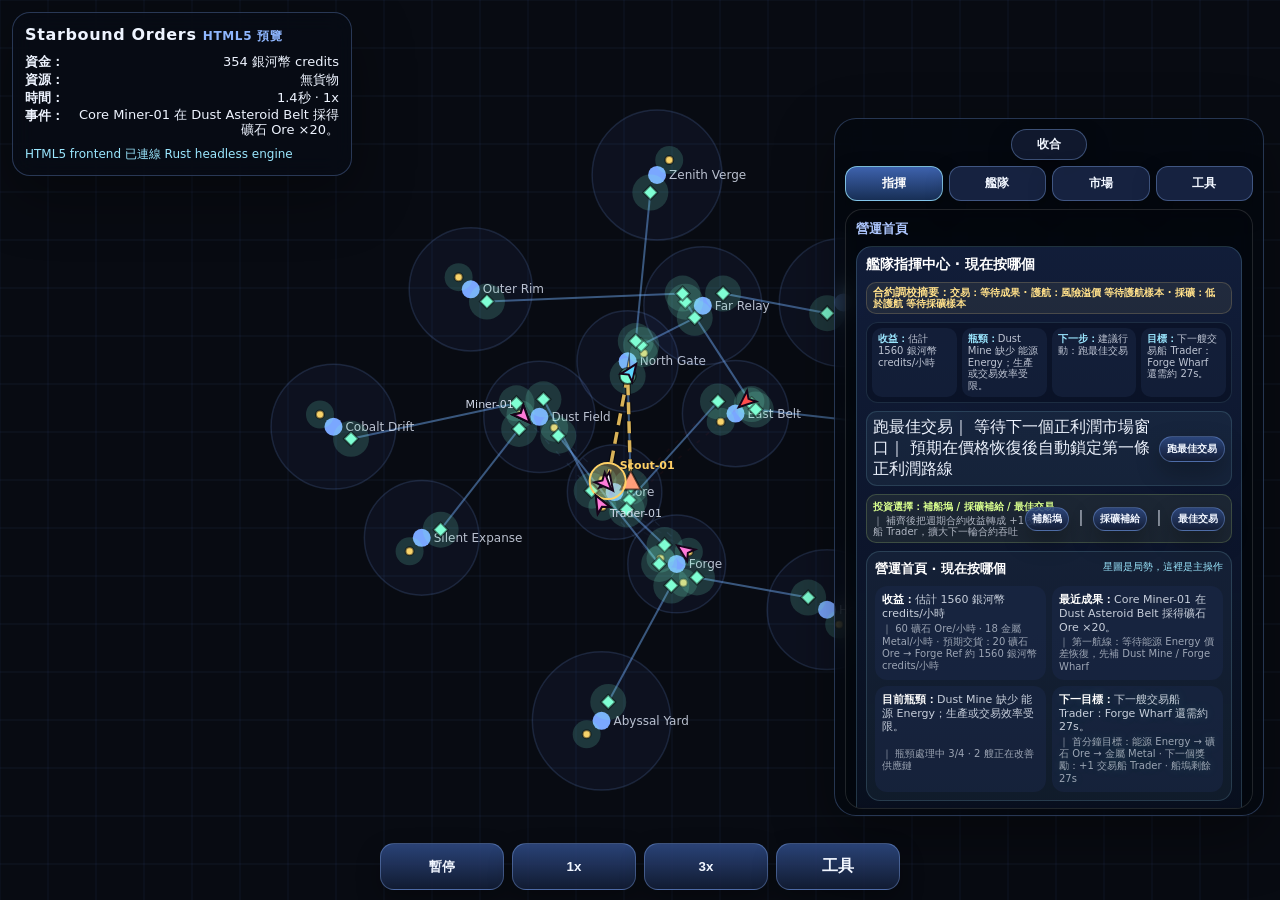
==== commit e7943277: "deploy: separate mobile sheet tabs" ====
--- a/html5/index.html
+++ b/html5/index.html
@@ -21,12 +21,7 @@
         <div id="mobile-sheet-grip">
           <button id="mobile-sheet-toggle" type="button" aria-expanded="true">收合</button>
         </div>
-        <div id="mobile-sheet-tabs" role="tablist" aria-label="艦隊營運面板">
-          <button type="button" data-sheet-tab="command" aria-selected="true">指揮</button>
-          <button type="button" data-sheet-tab="fleet" aria-selected="false">艦隊</button>
-          <button type="button" data-sheet-tab="market" aria-selected="false">市場</button>
-          <button type="button" data-sheet-tab="tools" aria-selected="false">工具</button>
-        </div>
+        <div id="mobile-sheet-tabs" role="tablist" aria-label="艦隊營運面板"><button type="button" data-sheet-tab="command" aria-selected="true">指揮</button><span class="text-content-separator">｜</span><button type="button" data-sheet-tab="fleet" aria-selected="false">艦隊</button><span class="text-content-separator">｜</span><button type="button" data-sheet-tab="market" aria-selected="false">市場</button><span class="text-content-separator">｜</span><button type="button" data-sheet-tab="tools" aria-selected="false">工具</button></div>
         <section id="command-panel" class="drawer-panel idle-command-panel" data-sheet-panel="command" aria-label="艦隊指揮"><h2>營運首頁<span class="text-content-separator">｜ </span></h2><div id="fleet-command-center" class="fleet-command-center" aria-label="艦隊指揮中心"></div><span class="text-content-separator">｜ </span><div id="fleet-summary" class="fleet-summary"></div><span class="text-content-separator">｜ </span><div id="fleet-alerts" class="fleet-alerts"></div></section><span class="text-content-separator">｜ </span><section id="fleet-panel" class="drawer-panel" data-sheet-panel="fleet" aria-label="艦隊詳情"><h2>艦隊詳情：<span class="text-content-separator">｜ </span></h2><div id="ship-list"></div></section><span class="text-content-separator">｜ </span><section id="market-panel" class="drawer-panel" data-sheet-panel="market" data-market-tab="overview" aria-label="市場"><h2>市場 / 合約 / 升級：<span class="text-content-separator">｜ </span></h2><div id="market-tabs" role="tablist" aria-label="市場面板"><button type="button" data-market-tab="overview" aria-selected="true">總覽</button><span class="text-content-separator">｜</span><button type="button" data-market-tab="trade" aria-selected="false">交易</button><span class="text-content-separator">｜</span><button type="button" data-market-tab="orders" aria-selected="false">訂單</button><span class="text-content-separator">｜</span><button type="button" data-market-tab="production" aria-selected="false">生產</button><span class="text-content-separator">｜</span><button type="button" data-market-tab="risk" aria-selected="false">風險</button><span class="text-content-separator">｜</span><button type="button" data-market-tab="upgrades" aria-selected="false">升級</button><span class="text-content-separator">｜</span><button type="button" data-market-tab="reports" aria-selected="false">報告</button><span class="text-content-separator">｜</span><button type="button" data-market-tab="stations" aria-selected="false">站點</button></div><span class="text-content-separator">｜ </span><div id="market-list"></div></section><span class="text-content-separator">｜ </span><section id="tools-panel" class="drawer-panel" data-sheet-panel="tools" aria-label="工具"><h2>工具 / 回放：<span class="text-content-separator">｜ </span></h2><section id="chronocam-panel" class="tool-card" aria-label="ChronoCam"><h3>ChronoCam 狀態：</h3><div class="chrono-row"><strong>模式：</strong><span id="chronocam-mode">--</span></div><span class="text-content-separator">｜</span><div class="chrono-row"><strong>觀看時間：</strong><span id="chronocam-view-time">--</span></div><span class="text-content-separator">｜</span><div class="chrono-row"><strong>跟隨狀態：</strong><span id="chronocam-follow">--</span></div><span class="text-content-separator">｜</span><div class="chrono-actions"><button type="button" data-command="chrono_rewind_5">回看 5s</button><span class="text-content-separator">｜</span><button type="button" data-command="chrono_live">回到即時</button></div><span class="text-content-separator">｜ </span></section><section id="mission-panel" class="tool-card" aria-label="任務"><h3>任務清單：</h3><div id="mission-list"></div></section></section>
       </section>
       <nav id="controls" aria-label="控制">
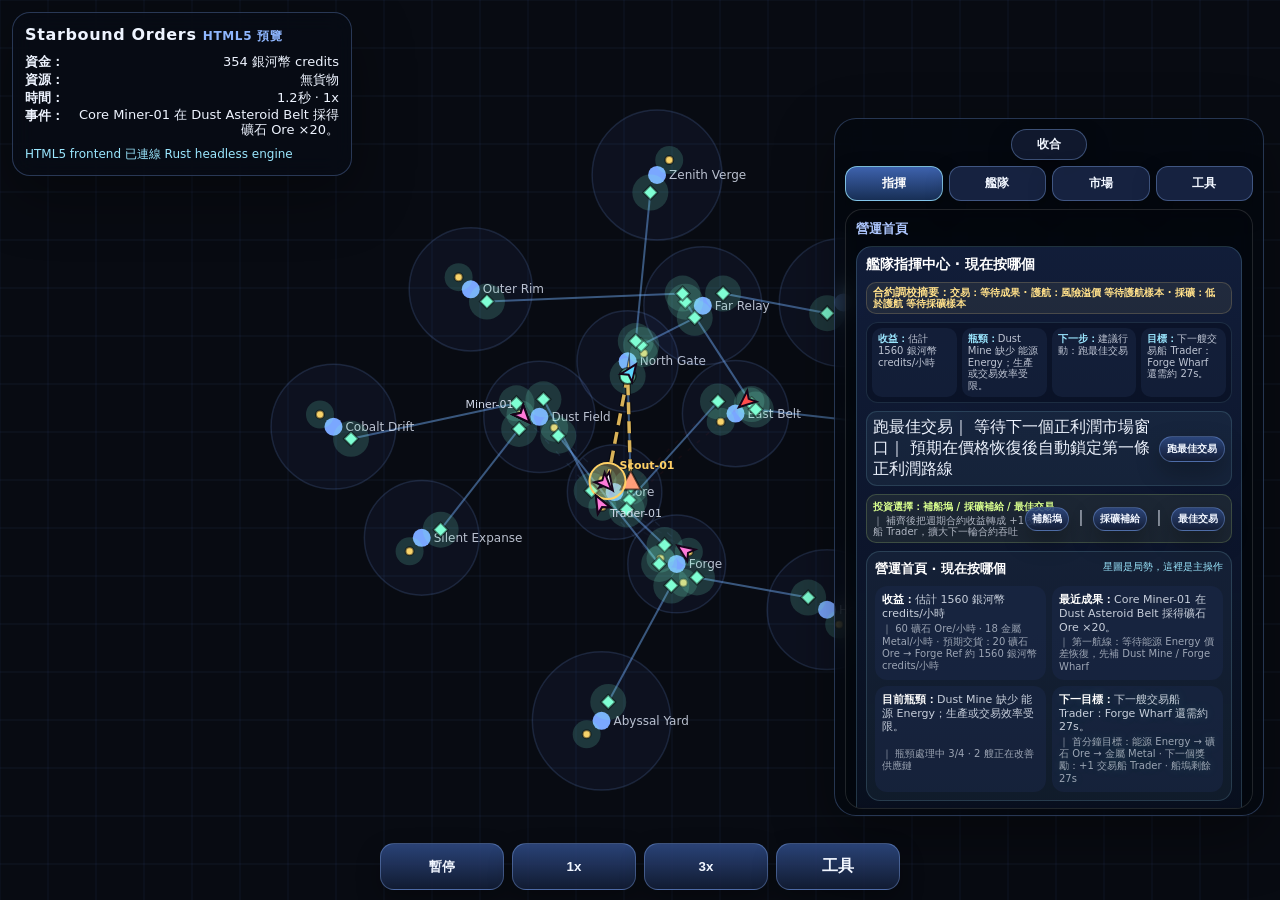
==== commit b549d13f: "deploy: separate bottom controls text" ====
--- a/html5/index.html
+++ b/html5/index.html
@@ -24,19 +24,7 @@
         <div id="mobile-sheet-tabs" role="tablist" aria-label="艦隊營運面板"><button type="button" data-sheet-tab="command" aria-selected="true">指揮</button><span class="text-content-separator">｜</span><button type="button" data-sheet-tab="fleet" aria-selected="false">艦隊</button><span class="text-content-separator">｜</span><button type="button" data-sheet-tab="market" aria-selected="false">市場</button><span class="text-content-separator">｜</span><button type="button" data-sheet-tab="tools" aria-selected="false">工具</button></div>
         <section id="command-panel" class="drawer-panel idle-command-panel" data-sheet-panel="command" aria-label="艦隊指揮"><h2>營運首頁<span class="text-content-separator">｜ </span></h2><div id="fleet-command-center" class="fleet-command-center" aria-label="艦隊指揮中心"></div><span class="text-content-separator">｜ </span><div id="fleet-summary" class="fleet-summary"></div><span class="text-content-separator">｜ </span><div id="fleet-alerts" class="fleet-alerts"></div></section><span class="text-content-separator">｜ </span><section id="fleet-panel" class="drawer-panel" data-sheet-panel="fleet" aria-label="艦隊詳情"><h2>艦隊詳情：<span class="text-content-separator">｜ </span></h2><div id="ship-list"></div></section><span class="text-content-separator">｜ </span><section id="market-panel" class="drawer-panel" data-sheet-panel="market" data-market-tab="overview" aria-label="市場"><h2>市場 / 合約 / 升級：<span class="text-content-separator">｜ </span></h2><div id="market-tabs" role="tablist" aria-label="市場面板"><button type="button" data-market-tab="overview" aria-selected="true">總覽</button><span class="text-content-separator">｜</span><button type="button" data-market-tab="trade" aria-selected="false">交易</button><span class="text-content-separator">｜</span><button type="button" data-market-tab="orders" aria-selected="false">訂單</button><span class="text-content-separator">｜</span><button type="button" data-market-tab="production" aria-selected="false">生產</button><span class="text-content-separator">｜</span><button type="button" data-market-tab="risk" aria-selected="false">風險</button><span class="text-content-separator">｜</span><button type="button" data-market-tab="upgrades" aria-selected="false">升級</button><span class="text-content-separator">｜</span><button type="button" data-market-tab="reports" aria-selected="false">報告</button><span class="text-content-separator">｜</span><button type="button" data-market-tab="stations" aria-selected="false">站點</button></div><span class="text-content-separator">｜ </span><div id="market-list"></div></section><span class="text-content-separator">｜ </span><section id="tools-panel" class="drawer-panel" data-sheet-panel="tools" aria-label="工具"><h2>工具 / 回放：<span class="text-content-separator">｜ </span></h2><section id="chronocam-panel" class="tool-card" aria-label="ChronoCam"><h3>ChronoCam 狀態：</h3><div class="chrono-row"><strong>模式：</strong><span id="chronocam-mode">--</span></div><span class="text-content-separator">｜</span><div class="chrono-row"><strong>觀看時間：</strong><span id="chronocam-view-time">--</span></div><span class="text-content-separator">｜</span><div class="chrono-row"><strong>跟隨狀態：</strong><span id="chronocam-follow">--</span></div><span class="text-content-separator">｜</span><div class="chrono-actions"><button type="button" data-command="chrono_rewind_5">回看 5s</button><span class="text-content-separator">｜</span><button type="button" data-command="chrono_live">回到即時</button></div><span class="text-content-separator">｜ </span></section><section id="mission-panel" class="tool-card" aria-label="任務"><h3>任務清單：</h3><div id="mission-list"></div></section></section>
       </section>
-      <nav id="controls" aria-label="控制">
-        <button data-command="toggle_pause">暫停</button>
-        <button data-command="speed_1">1x</button>
-        <button data-command="speed_3">3x</button>
-        <details id="debug-controls" class="debug-controls">
-          <summary aria-label="開啟工具選單">工具</summary>
-          <div class="debug-menu" role="menu" aria-label="Debug 工具">
-            <button data-command="select_scout" type="button">選 Scout</button>
-            <button data-command="enter_north_gate" type="button">進入北門</button>
-            <button data-command="reset" type="button">重置</button>
-          </div>
-        </details>
-      </nav>
+      <nav id="controls" aria-label="控制"><button data-command="toggle_pause">暫停</button><span class="text-content-separator">｜</span><button data-command="speed_1">1x</button><span class="text-content-separator">｜</span><button data-command="speed_3">3x</button><span class="text-content-separator">｜</span><details id="debug-controls" class="debug-controls"><summary aria-label="開啟工具選單">工具</summary><div class="debug-menu" role="menu" aria-label="Debug 工具"><button data-command="select_scout" type="button">選 Scout</button><span class="text-content-separator">｜</span><button data-command="enter_north_gate" type="button">進入北門</button><span class="text-content-separator">｜</span><button data-command="reset" type="button">重置</button></div></details></nav>
     </main>
     <script type="module" src="./bootstrap.js?v=html5-copy-20260603-investment-buttons"></script>
   </body>
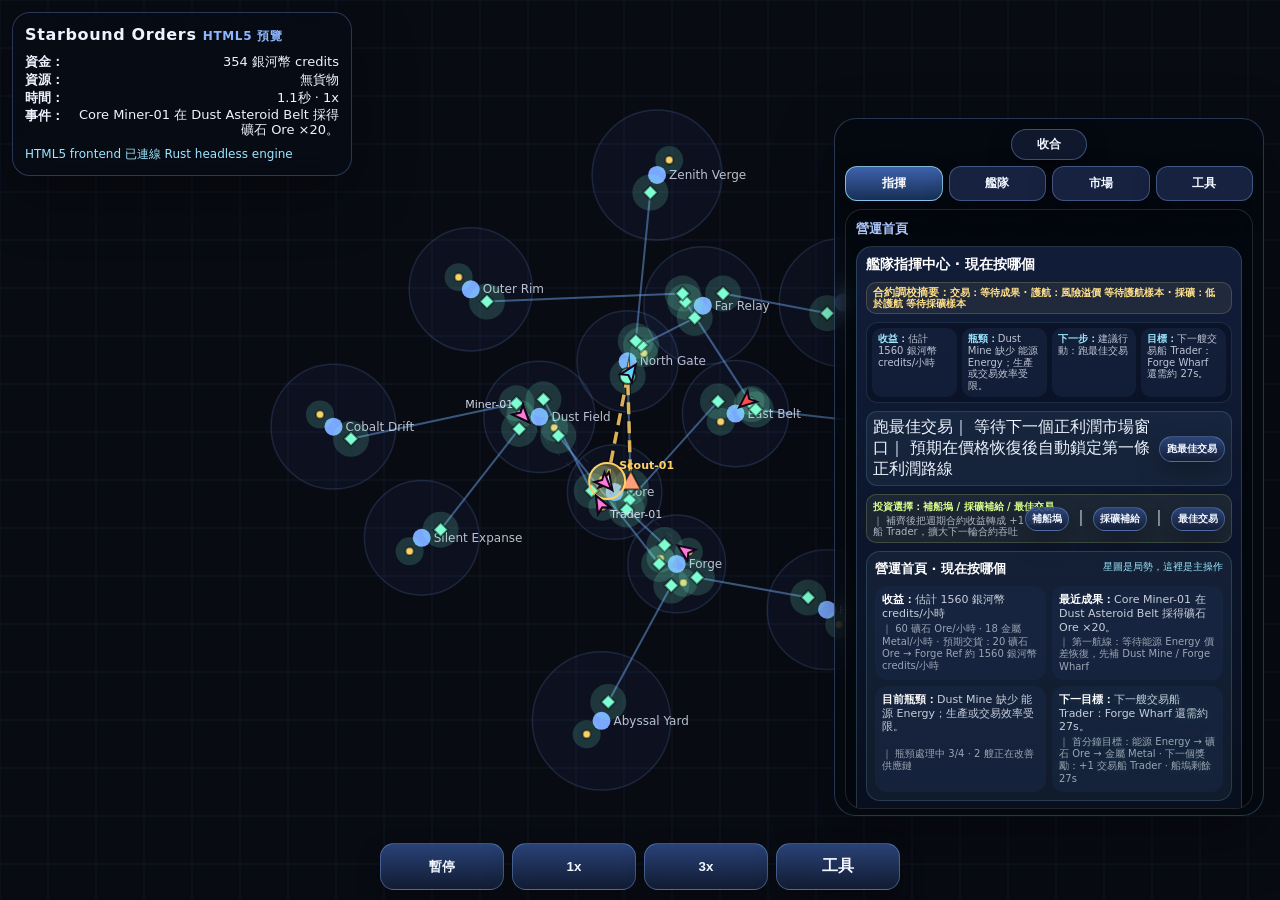
==== commit 8b14105e: "deploy: separate debug tools menu text" ====
--- a/html5/index.html
+++ b/html5/index.html
@@ -24,7 +24,7 @@
         <div id="mobile-sheet-tabs" role="tablist" aria-label="艦隊營運面板"><button type="button" data-sheet-tab="command" aria-selected="true">指揮</button><span class="text-content-separator">｜</span><button type="button" data-sheet-tab="fleet" aria-selected="false">艦隊</button><span class="text-content-separator">｜</span><button type="button" data-sheet-tab="market" aria-selected="false">市場</button><span class="text-content-separator">｜</span><button type="button" data-sheet-tab="tools" aria-selected="false">工具</button></div>
         <section id="command-panel" class="drawer-panel idle-command-panel" data-sheet-panel="command" aria-label="艦隊指揮"><h2>營運首頁<span class="text-content-separator">｜ </span></h2><div id="fleet-command-center" class="fleet-command-center" aria-label="艦隊指揮中心"></div><span class="text-content-separator">｜ </span><div id="fleet-summary" class="fleet-summary"></div><span class="text-content-separator">｜ </span><div id="fleet-alerts" class="fleet-alerts"></div></section><span class="text-content-separator">｜ </span><section id="fleet-panel" class="drawer-panel" data-sheet-panel="fleet" aria-label="艦隊詳情"><h2>艦隊詳情：<span class="text-content-separator">｜ </span></h2><div id="ship-list"></div></section><span class="text-content-separator">｜ </span><section id="market-panel" class="drawer-panel" data-sheet-panel="market" data-market-tab="overview" aria-label="市場"><h2>市場 / 合約 / 升級：<span class="text-content-separator">｜ </span></h2><div id="market-tabs" role="tablist" aria-label="市場面板"><button type="button" data-market-tab="overview" aria-selected="true">總覽</button><span class="text-content-separator">｜</span><button type="button" data-market-tab="trade" aria-selected="false">交易</button><span class="text-content-separator">｜</span><button type="button" data-market-tab="orders" aria-selected="false">訂單</button><span class="text-content-separator">｜</span><button type="button" data-market-tab="production" aria-selected="false">生產</button><span class="text-content-separator">｜</span><button type="button" data-market-tab="risk" aria-selected="false">風險</button><span class="text-content-separator">｜</span><button type="button" data-market-tab="upgrades" aria-selected="false">升級</button><span class="text-content-separator">｜</span><button type="button" data-market-tab="reports" aria-selected="false">報告</button><span class="text-content-separator">｜</span><button type="button" data-market-tab="stations" aria-selected="false">站點</button></div><span class="text-content-separator">｜ </span><div id="market-list"></div></section><span class="text-content-separator">｜ </span><section id="tools-panel" class="drawer-panel" data-sheet-panel="tools" aria-label="工具"><h2>工具 / 回放：<span class="text-content-separator">｜ </span></h2><section id="chronocam-panel" class="tool-card" aria-label="ChronoCam"><h3>ChronoCam 狀態：</h3><div class="chrono-row"><strong>模式：</strong><span id="chronocam-mode">--</span></div><span class="text-content-separator">｜</span><div class="chrono-row"><strong>觀看時間：</strong><span id="chronocam-view-time">--</span></div><span class="text-content-separator">｜</span><div class="chrono-row"><strong>跟隨狀態：</strong><span id="chronocam-follow">--</span></div><span class="text-content-separator">｜</span><div class="chrono-actions"><button type="button" data-command="chrono_rewind_5">回看 5s</button><span class="text-content-separator">｜</span><button type="button" data-command="chrono_live">回到即時</button></div><span class="text-content-separator">｜ </span></section><section id="mission-panel" class="tool-card" aria-label="任務"><h3>任務清單：</h3><div id="mission-list"></div></section></section>
       </section>
-      <nav id="controls" aria-label="控制"><button data-command="toggle_pause">暫停</button><span class="text-content-separator">｜</span><button data-command="speed_1">1x</button><span class="text-content-separator">｜</span><button data-command="speed_3">3x</button><span class="text-content-separator">｜</span><details id="debug-controls" class="debug-controls"><summary aria-label="開啟工具選單">工具</summary><div class="debug-menu" role="menu" aria-label="Debug 工具"><button data-command="select_scout" type="button">選 Scout</button><span class="text-content-separator">｜</span><button data-command="enter_north_gate" type="button">進入北門</button><span class="text-content-separator">｜</span><button data-command="reset" type="button">重置</button></div></details></nav>
+      <nav id="controls" aria-label="控制"><button data-command="toggle_pause">暫停</button><span class="text-content-separator">｜</span><button data-command="speed_1">1x</button><span class="text-content-separator">｜</span><button data-command="speed_3">3x</button><span class="text-content-separator">｜</span><details id="debug-controls" class="debug-controls"><summary aria-label="開啟工具選單">工具</summary><span class="text-content-separator">｜</span><div class="debug-menu" role="menu" aria-label="Debug 工具"><button data-command="select_scout" type="button">選 Scout</button><span class="text-content-separator">｜</span><button data-command="enter_north_gate" type="button">進入北門</button><span class="text-content-separator">｜</span><button data-command="reset" type="button">重置</button></div></details></nav>
     </main>
     <script type="module" src="./bootstrap.js?v=html5-copy-20260603-investment-buttons"></script>
   </body>
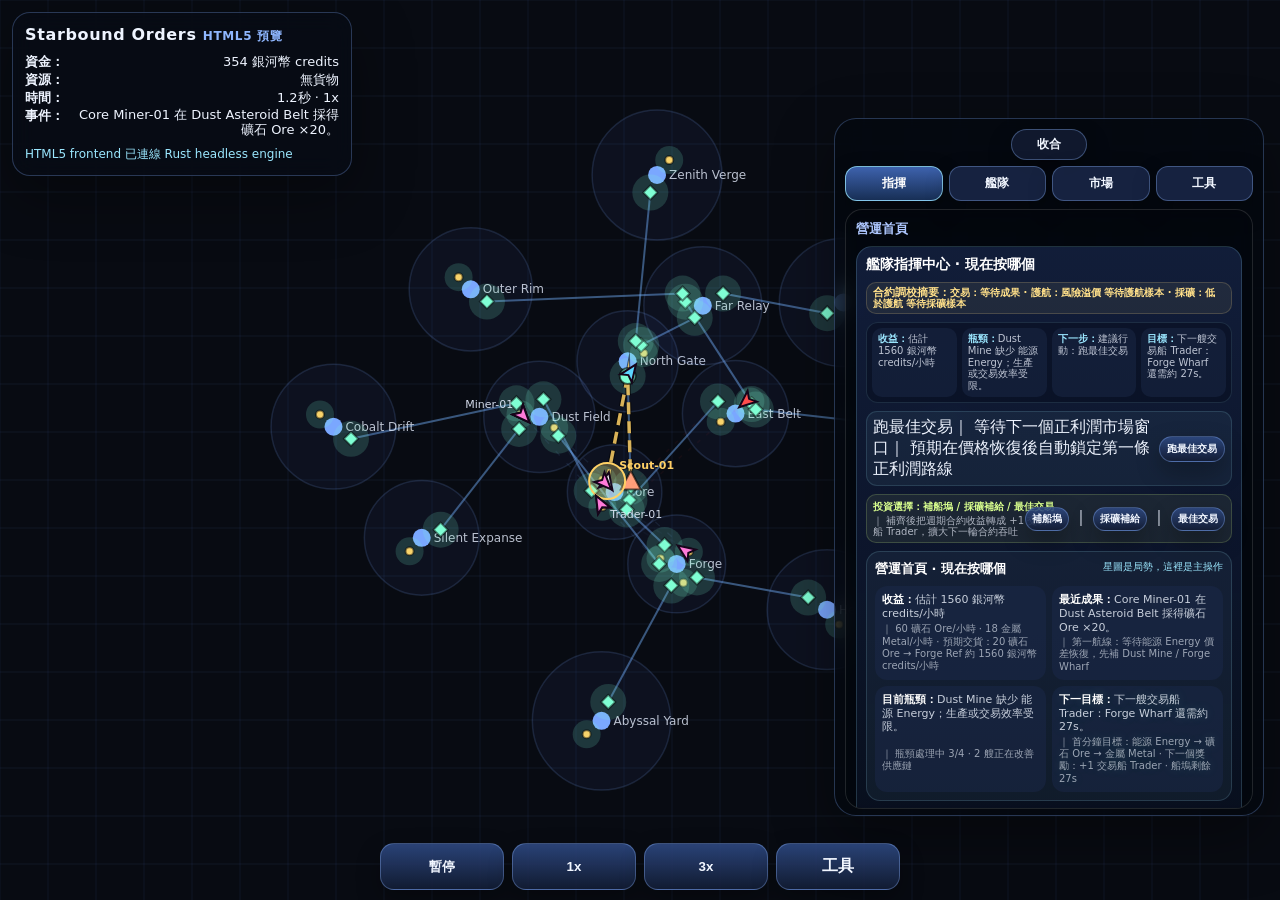
==== commit 5c7c9494: "deploy: separate sheet collapse controls" ====
--- a/html5/index.html
+++ b/html5/index.html
@@ -18,10 +18,7 @@
         <div id="command-status">啟動中...</div>
       </section>
       <section id="mobile-sheet" class="idle-operations-deck" data-active-tab="command" data-collapsed="false" aria-label="艦隊營運面板">
-        <div id="mobile-sheet-grip">
-          <button id="mobile-sheet-toggle" type="button" aria-expanded="true">收合</button>
-        </div>
-        <div id="mobile-sheet-tabs" role="tablist" aria-label="艦隊營運面板"><button type="button" data-sheet-tab="command" aria-selected="true">指揮</button><span class="text-content-separator">｜</span><button type="button" data-sheet-tab="fleet" aria-selected="false">艦隊</button><span class="text-content-separator">｜</span><button type="button" data-sheet-tab="market" aria-selected="false">市場</button><span class="text-content-separator">｜</span><button type="button" data-sheet-tab="tools" aria-selected="false">工具</button></div>
+        <div id="mobile-sheet-grip"><button id="mobile-sheet-toggle" type="button" aria-expanded="true">收合</button></div><span class="text-content-separator">｜ </span><div id="mobile-sheet-tabs" role="tablist" aria-label="艦隊營運面板"><button type="button" data-sheet-tab="command" aria-selected="true">指揮</button><span class="text-content-separator">｜</span><button type="button" data-sheet-tab="fleet" aria-selected="false">艦隊</button><span class="text-content-separator">｜</span><button type="button" data-sheet-tab="market" aria-selected="false">市場</button><span class="text-content-separator">｜</span><button type="button" data-sheet-tab="tools" aria-selected="false">工具</button></div>
         <section id="command-panel" class="drawer-panel idle-command-panel" data-sheet-panel="command" aria-label="艦隊指揮"><h2>營運首頁<span class="text-content-separator">｜ </span></h2><div id="fleet-command-center" class="fleet-command-center" aria-label="艦隊指揮中心"></div><span class="text-content-separator">｜ </span><div id="fleet-summary" class="fleet-summary"></div><span class="text-content-separator">｜ </span><div id="fleet-alerts" class="fleet-alerts"></div></section><span class="text-content-separator">｜ </span><section id="fleet-panel" class="drawer-panel" data-sheet-panel="fleet" aria-label="艦隊詳情"><h2>艦隊詳情：<span class="text-content-separator">｜ </span></h2><div id="ship-list"></div></section><span class="text-content-separator">｜ </span><section id="market-panel" class="drawer-panel" data-sheet-panel="market" data-market-tab="overview" aria-label="市場"><h2>市場 / 合約 / 升級：<span class="text-content-separator">｜ </span></h2><div id="market-tabs" role="tablist" aria-label="市場面板"><button type="button" data-market-tab="overview" aria-selected="true">總覽</button><span class="text-content-separator">｜</span><button type="button" data-market-tab="trade" aria-selected="false">交易</button><span class="text-content-separator">｜</span><button type="button" data-market-tab="orders" aria-selected="false">訂單</button><span class="text-content-separator">｜</span><button type="button" data-market-tab="production" aria-selected="false">生產</button><span class="text-content-separator">｜</span><button type="button" data-market-tab="risk" aria-selected="false">風險</button><span class="text-content-separator">｜</span><button type="button" data-market-tab="upgrades" aria-selected="false">升級</button><span class="text-content-separator">｜</span><button type="button" data-market-tab="reports" aria-selected="false">報告</button><span class="text-content-separator">｜</span><button type="button" data-market-tab="stations" aria-selected="false">站點</button></div><span class="text-content-separator">｜ </span><div id="market-list"></div></section><span class="text-content-separator">｜ </span><section id="tools-panel" class="drawer-panel" data-sheet-panel="tools" aria-label="工具"><h2>工具 / 回放：<span class="text-content-separator">｜ </span></h2><section id="chronocam-panel" class="tool-card" aria-label="ChronoCam"><h3>ChronoCam 狀態：</h3><div class="chrono-row"><strong>模式：</strong><span id="chronocam-mode">--</span></div><span class="text-content-separator">｜</span><div class="chrono-row"><strong>觀看時間：</strong><span id="chronocam-view-time">--</span></div><span class="text-content-separator">｜</span><div class="chrono-row"><strong>跟隨狀態：</strong><span id="chronocam-follow">--</span></div><span class="text-content-separator">｜</span><div class="chrono-actions"><button type="button" data-command="chrono_rewind_5">回看 5s</button><span class="text-content-separator">｜</span><button type="button" data-command="chrono_live">回到即時</button></div><span class="text-content-separator">｜ </span></section><section id="mission-panel" class="tool-card" aria-label="任務"><h3>任務清單：</h3><div id="mission-list"></div></section></section>
       </section>
       <nav id="controls" aria-label="控制"><button data-command="toggle_pause">暫停</button><span class="text-content-separator">｜</span><button data-command="speed_1">1x</button><span class="text-content-separator">｜</span><button data-command="speed_3">3x</button><span class="text-content-separator">｜</span><details id="debug-controls" class="debug-controls"><summary aria-label="開啟工具選單">工具</summary><span class="text-content-separator">｜</span><div class="debug-menu" role="menu" aria-label="Debug 工具"><button data-command="select_scout" type="button">選 Scout</button><span class="text-content-separator">｜</span><button data-command="enter_north_gate" type="button">進入北門</button><span class="text-content-separator">｜</span><button data-command="reset" type="button">重置</button></div></details></nav>
